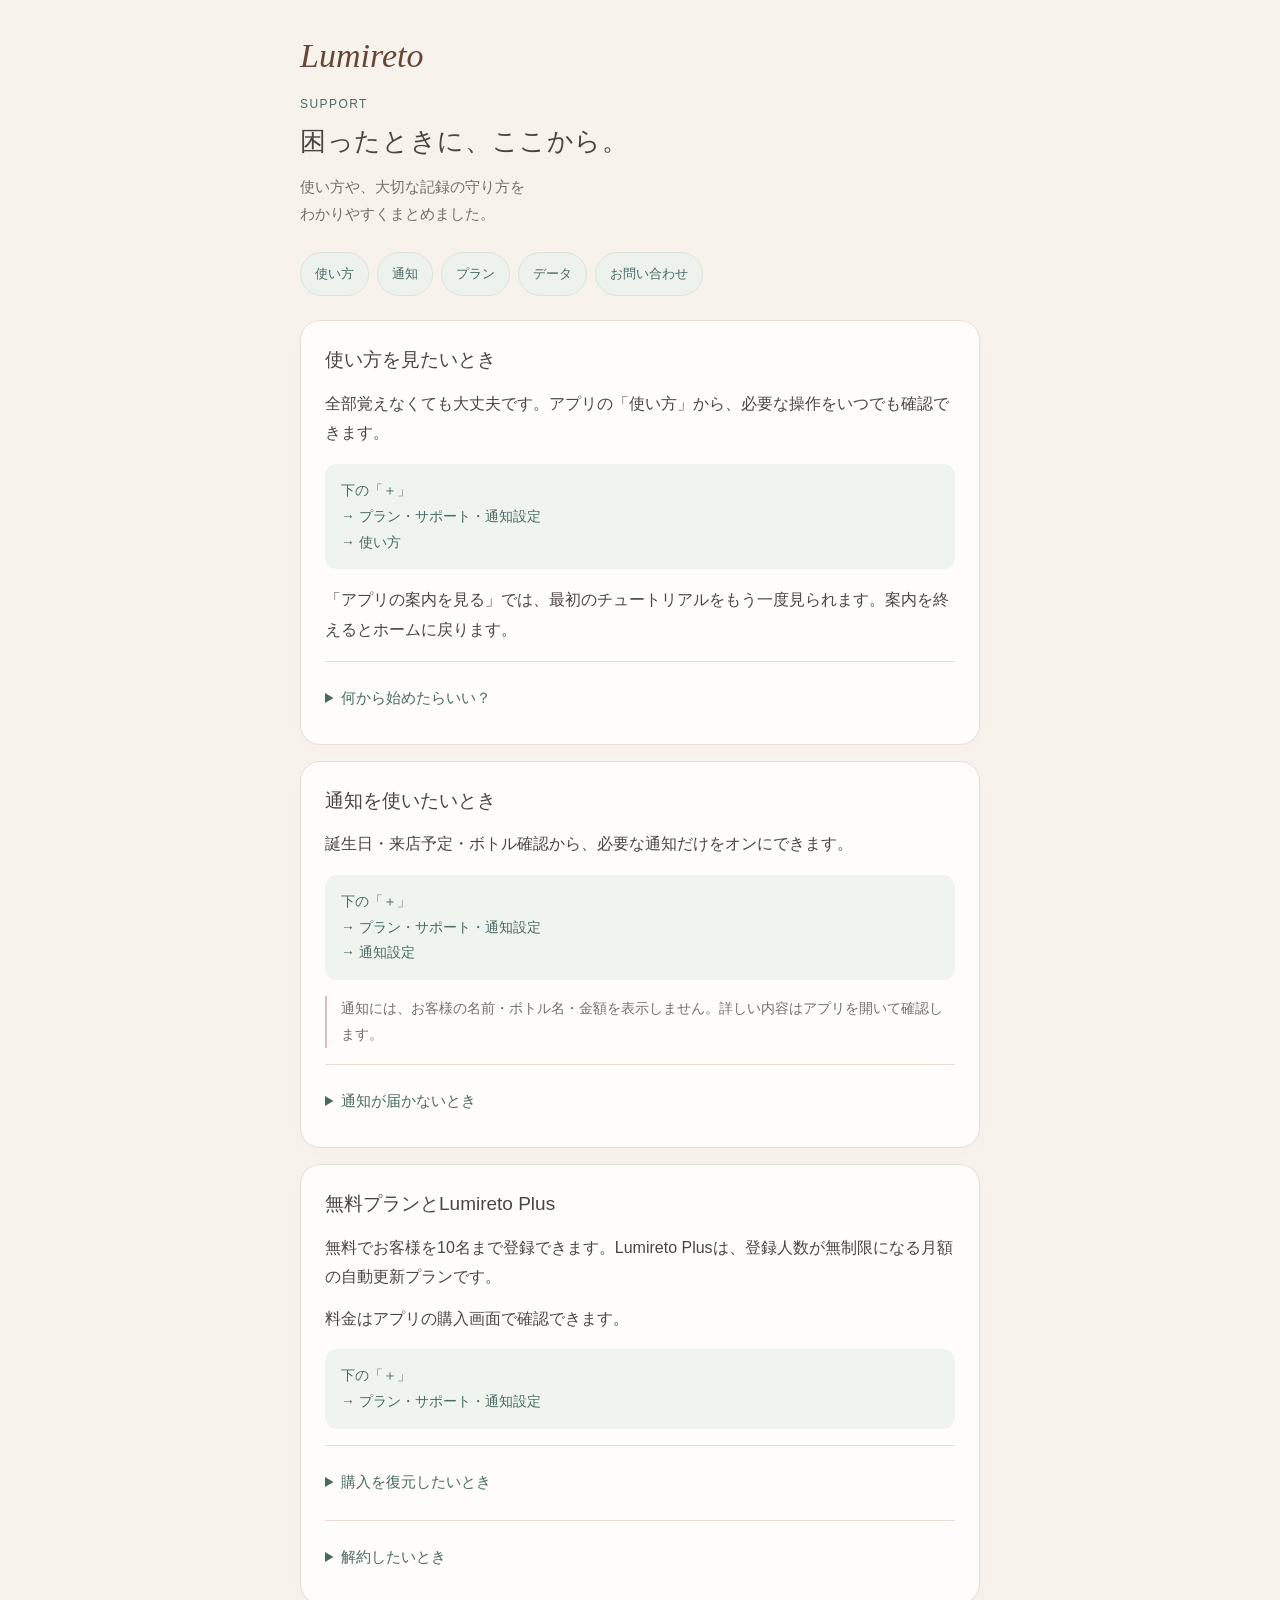
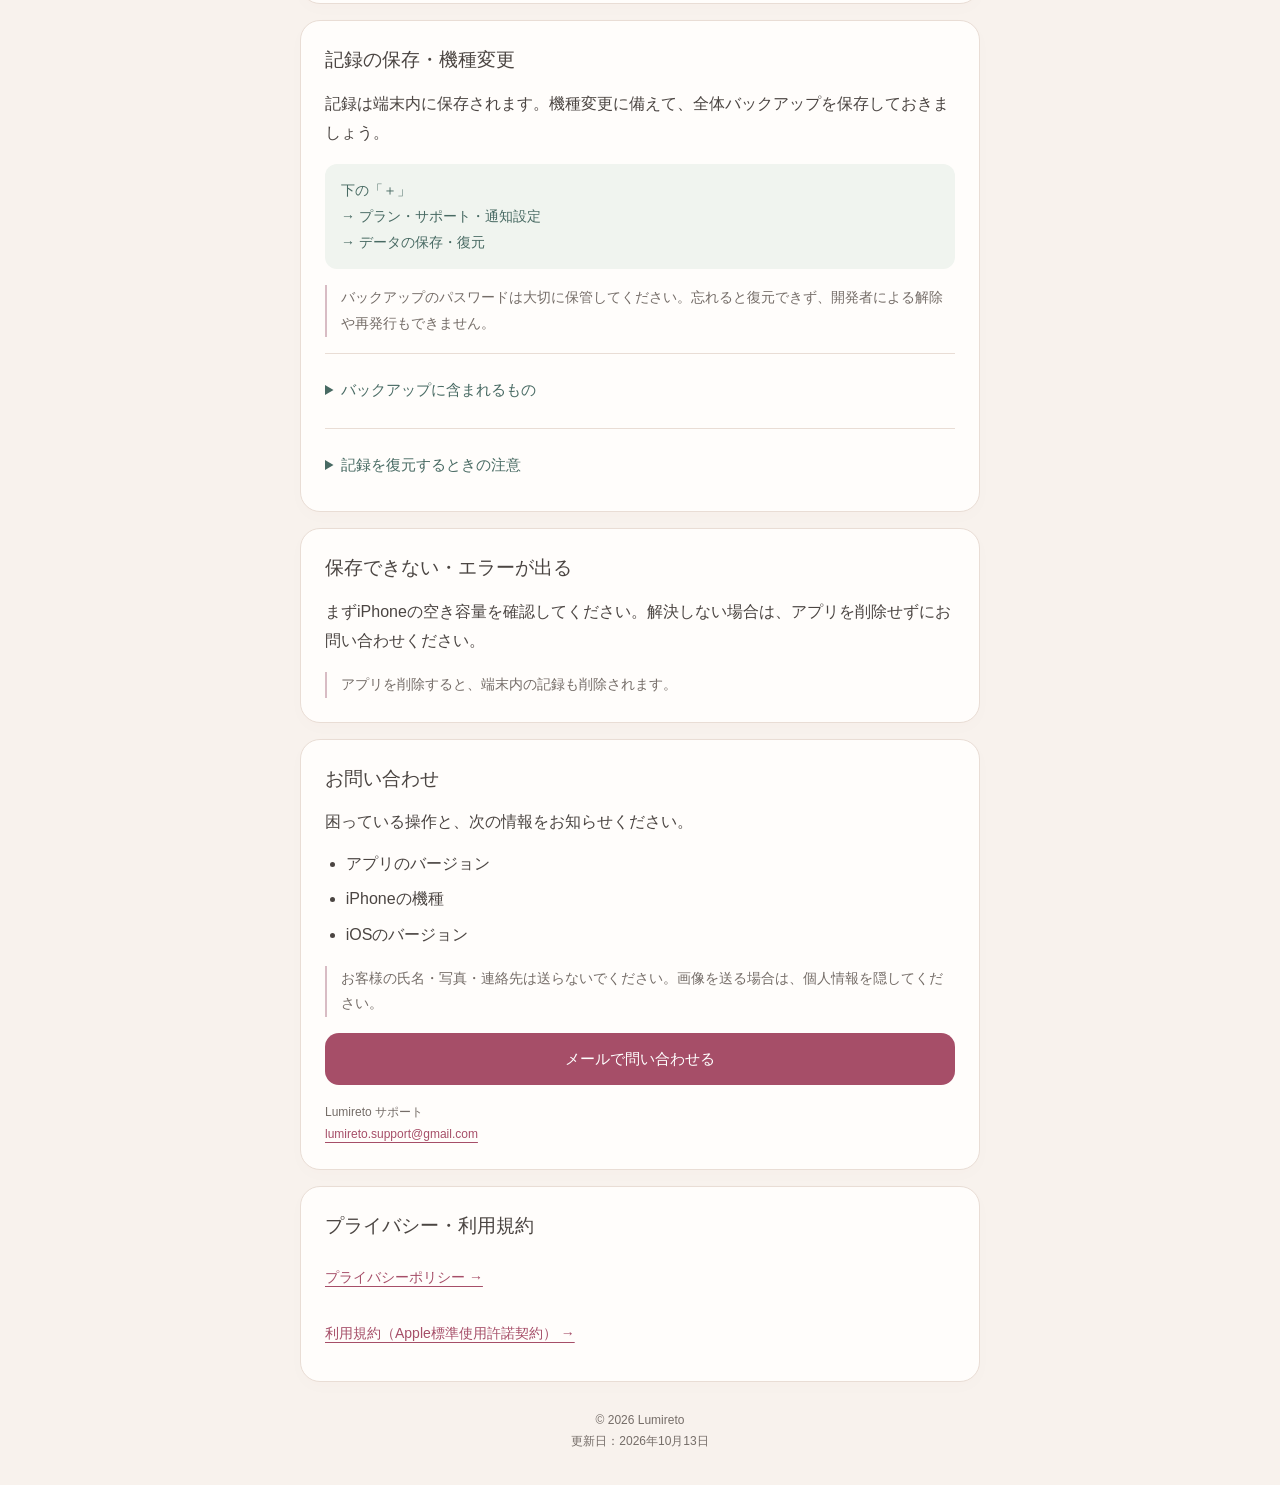
==== build3.html @ 78df367f "Update V4 support and privacy with compact expandable sections Add interpreter language preparation " ====
<!doctype html>
<html lang="ja">
<head><meta charset="utf-8"><meta name="viewport" content="width=device-width, initial-scale=1"><title>Lumireto サポート</title><meta name="description" content="Lumiretoの使い方、通知、購入の復元、バックアップとお問い合わせ。"><style>:root{color-scheme:light;--bg:#f8f2ed;--paper:#fffdfb;--ink:#4b4542;--muted:#756d68;--rose:#a64e68;--line:#e9ddd5;--teal:#486a63}
*{box-sizing:border-box}html{scroll-behavior:smooth;scroll-padding-top:20px}body{margin:0;background:var(--bg);color:var(--ink);font-family:-apple-system,BlinkMacSystemFont,"Hiragino Sans","Yu Gothic",sans-serif;font-size:16px;line-height:1.85;-webkit-text-size-adjust:100%}main{max-width:720px;margin:auto;padding:36px 20px calc(32px + env(safe-area-inset-bottom))}header{margin:0 0 24px}.brand{font-family:Georgia,serif;font-style:italic;font-weight:400;font-size:34px;line-height:1.2;color:#654735;margin:0 0 16px}.eyebrow{font-size:12px;letter-spacing:.12em;color:var(--teal);margin:0 0 8px}h1{font-size:26px;line-height:1.45;font-weight:500;letter-spacing:.025em;margin:0 0 12px}h2{font-size:19px;line-height:1.55;font-weight:500;margin:0 0 14px}p{margin:0 0 12px}p:last-child{margin-bottom:0}.lead{color:var(--muted);font-size:15px}.meta{color:var(--muted);font-size:12px;margin-top:16px}section{background:var(--paper);border:1px solid var(--line);border-radius:20px;padding:24px;margin:16px 0;box-shadow:0 5px 18px #65473504}a{color:var(--rose);text-underline-offset:4px;overflow-wrap:anywhere}a:focus-visible,summary:focus-visible{outline:3px solid var(--teal);outline-offset:4px}nav{display:flex;flex-wrap:wrap;gap:8px;margin:20px 0 24px}nav a{font-size:13px;text-decoration:none;color:var(--teal);background:#edf2ed;border:1px solid #dbe4dc;border-radius:999px;padding:8px 14px;min-height:44px;display:inline-flex;align-items:center}.path{font-size:14px;color:var(--teal);padding:14px 16px;background:#f0f4ef;border-radius:12px;margin:16px 0;overflow-wrap:anywhere}.note{font-size:14px;color:var(--muted);border-left:2px solid #d8bcc4;padding-left:14px;margin:16px 0}.contact{display:flex;justify-content:center;align-items:center;min-height:48px;border-radius:14px;background:var(--rose);color:#fff;padding:12px 18px;text-decoration:none;font-size:15px}details{border-top:1px solid var(--line);padding-top:14px;margin-top:16px}summary{cursor:pointer;color:var(--teal);font-size:15px;min-height:44px;padding:8px 0}details p{font-size:15px}ul{padding-left:1.3em;margin:12px 0}li{margin:6px 0}footer{color:var(--muted);font-size:12px;text-align:center;line-height:1.8;margin-top:28px}.back{font-size:14px;text-decoration:none;display:inline-block;min-height:44px;padding:10px 0}.links{display:grid;gap:10px}.links a{padding:10px 0;font-size:14px} @media(max-width:480px){main{padding-top:24px;padding-left:18px;padding-right:18px}section{padding:20px;border-radius:18px}h1{font-size:24px}.brand{font-size:30px}body{font-size:15px;line-height:1.9}h2{font-size:18px}}@media(prefers-reduced-motion:reduce){html{scroll-behavior:auto}}</style></head>
<body><main>
<header><p class="brand">Lumireto</p><p class="eyebrow">SUPPORT</p><h1>困ったときに、ここから。</h1><p class="lead">使い方や、大切な記録の守り方を<br>わかりやすくまとめました。</p></header>
<nav aria-label="ページ内の案内"><a href="#guide">使い方</a><a href="#notifications">通知</a><a href="#plan">プラン</a><a href="#backup">データ</a><a href="#contact">お問い合わせ</a></nav>
<section id="guide"><h2>使い方を見たいとき</h2><p>全部覚えなくても大丈夫です。アプリの「使い方」から、必要な操作をいつでも確認できます。</p><p class="path">下の「＋」<br>→ プラン・サポート・通知設定<br>→ 使い方</p><p>「アプリの案内を見る」では、最初のチュートリアルをもう一度見られます。案内を終えるとホームに戻ります。</p><details><summary>何から始めたらいい？</summary><p>まずは「＋」からお客様を追加しましょう。名前だけでも登録できます。好きな色や会話のメモは、分かったときに少しずつ足せます。</p><p>来店の記録や次の予定も「＋」から追加できます。プレゼントの候補は、お客様のプレゼント画面で好みや予算と一緒に残せます。</p></details></section>
<section id="notifications"><h2>通知を使いたいとき</h2><p>誕生日・来店予定・ボトル確認から、必要な通知だけをオンにできます。</p><p class="path">下の「＋」<br>→ プラン・サポート・通知設定<br>→ 通知設定</p><p class="note">通知には、お客様の名前・ボトル名・金額を表示しません。詳しい内容はアプリを開いて確認します。</p><details><summary>通知が届かないとき</summary><p>アプリ内の通知設定と、iPhoneの「設定」内にあるLumiretoの通知許可を確認してください。</p><p>誕生日や予定、ボトルの期限の日付も確認しましょう。集中モードなど、iPhoneの設定で通知が静かに届く場合もあります。</p></details></section>
<section id="plan"><h2>無料プランとLumireto Plus</h2><p>無料でお客様を10名まで登録できます。Lumireto Plusは、登録人数が無制限になる月額の自動更新プランです。</p><p>料金はアプリの購入画面で確認できます。</p><p class="path">下の「＋」<br>→ プラン・サポート・通知設定</p><details><summary>購入を復元したいとき</summary><p>購入時と同じApple Accountを使用し、プラン画面の「購入を復元」を押してください。</p><p>購入の復元で戻るのはPlusの利用権です。お客様の記録を戻すには、バックアップファイルからの復元が必要です。</p></details><details><summary>解約したいとき</summary><p>プラン画面の「サブスクリプションを管理」からAppleの設定を開けます。更新を止める場合は、期間終了の24時間前までに解約してください。</p><p>解約しても利用期間の終了まではPlusを使えます。終了後も登録済みのお客様の閲覧・編集・削除はできます。無料枠を超えている間、新しいお客様の追加にはPlusが必要です。</p></details></section>
<section id="backup"><h2>記録の保存・機種変更</h2><p>記録は端末内に保存されます。機種変更に備えて、全体バックアップを保存しておきましょう。</p><p class="path">下の「＋」<br>→ プラン・サポート・通知設定<br>→ データの保存・復元</p><p class="note">バックアップのパスワードは大切に保管してください。忘れると復元できず、開発者による解除や再発行もできません。</p><details><summary>バックアップに含まれるもの</summary><p>お客様・写真・来店・予定・ボトル・プレゼント・出勤・お給料・目標・相棒をまとめて保存します。全体バックアップはパスワードで暗号化されます。</p><p>購入状況は含まれません。Plusの利用権は「購入を復元」で確認します。</p><p>「相棒だけの保存・復元」のファイルにはお客様の情報は含まれず、このファイルは暗号化されません。</p></details><details><summary>記録を復元するときの注意</summary><p>復元すると、現在の記録がバックアップを保存した時点の内容に置き換わります。必要なら先に、現在の記録もバックアップしてください。</p><p>アプリ独自のクラウド同期や、開発者のサーバーへの記録の送信機能はありません。</p></details></section>
<section id="trouble"><h2>保存できない・エラーが出る</h2><p>まずiPhoneの空き容量を確認してください。解決しない場合は、アプリを削除せずにお問い合わせください。</p><p class="note">アプリを削除すると、端末内の記録も削除されます。</p></section>
<section id="contact"><h2>お問い合わせ</h2><p>困っている操作と、次の情報をお知らせください。</p><ul><li>アプリのバージョン</li><li>iPhoneの機種</li><li>iOSのバージョン</li></ul><p class="note">お客様の氏名・写真・連絡先は送らないでください。画像を送る場合は、個人情報を隠してください。</p><p><a class="contact" href="mailto:lumireto.support@gmail.com">メールで問い合わせる</a></p><p class="meta">Lumireto サポート<br><a href="mailto:lumireto.support@gmail.com">lumireto.support@gmail.com</a></p></section>
<section><h2>プライバシー・利用規約</h2><div class="links"><a href="privacy.html">プライバシーポリシー →</a><a href="https://www.apple.com/legal/internet-services/itunes/dev/stdeula/">利用規約（Apple標準使用許諾契約） →</a></div></section>
<footer>© 2026 Lumireto<br>更新日：2026年10月13日</footer>
</main></body></html>
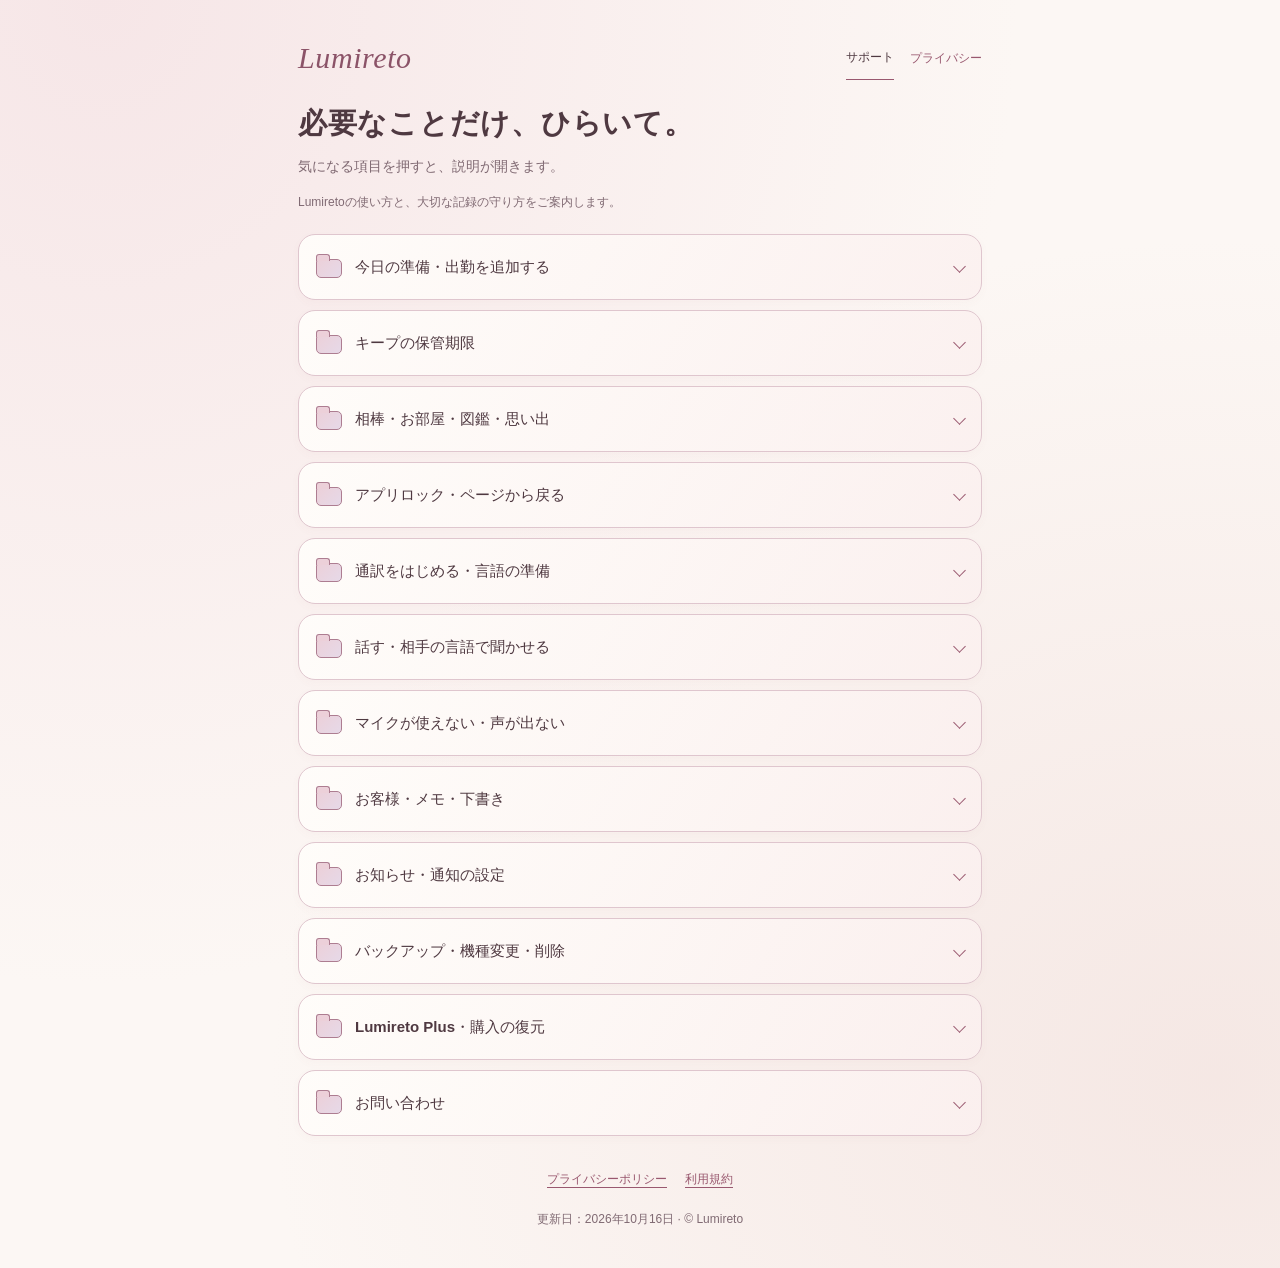
==== commit 604c97d5: "初公開に向けてサポートとプライバシーを整理 出勤・キープ・相棒・アプリロックの案内を追加。開発版の表記を外し、過去の案内URLは現在のページへ統合。" ====
--- a/build3.html
+++ b/build3.html
@@ -1,16 +1 @@
-<!doctype html>
-<html lang="ja">
-<head><meta charset="utf-8"><meta name="viewport" content="width=device-width, initial-scale=1"><title>Lumireto サポート</title><meta name="description" content="Lumiretoの使い方、通知、購入の復元、バックアップとお問い合わせ。"><style>:root{color-scheme:light;--bg:#f8f2ed;--paper:#fffdfb;--ink:#4b4542;--muted:#756d68;--rose:#a64e68;--line:#e9ddd5;--teal:#486a63}
-*{box-sizing:border-box}html{scroll-behavior:smooth;scroll-padding-top:20px}body{margin:0;background:var(--bg);color:var(--ink);font-family:-apple-system,BlinkMacSystemFont,"Hiragino Sans","Yu Gothic",sans-serif;font-size:16px;line-height:1.85;-webkit-text-size-adjust:100%}main{max-width:720px;margin:auto;padding:36px 20px calc(32px + env(safe-area-inset-bottom))}header{margin:0 0 24px}.brand{font-family:Georgia,serif;font-style:italic;font-weight:400;font-size:34px;line-height:1.2;color:#654735;margin:0 0 16px}.eyebrow{font-size:12px;letter-spacing:.12em;color:var(--teal);margin:0 0 8px}h1{font-size:26px;line-height:1.45;font-weight:500;letter-spacing:.025em;margin:0 0 12px}h2{font-size:19px;line-height:1.55;font-weight:500;margin:0 0 14px}p{margin:0 0 12px}p:last-child{margin-bottom:0}.lead{color:var(--muted);font-size:15px}.meta{color:var(--muted);font-size:12px;margin-top:16px}section{background:var(--paper);border:1px solid var(--line);border-radius:20px;padding:24px;margin:16px 0;box-shadow:0 5px 18px #65473504}a{color:var(--rose);text-underline-offset:4px;overflow-wrap:anywhere}a:focus-visible,summary:focus-visible{outline:3px solid var(--teal);outline-offset:4px}nav{display:flex;flex-wrap:wrap;gap:8px;margin:20px 0 24px}nav a{font-size:13px;text-decoration:none;color:var(--teal);background:#edf2ed;border:1px solid #dbe4dc;border-radius:999px;padding:8px 14px;min-height:44px;display:inline-flex;align-items:center}.path{font-size:14px;color:var(--teal);padding:14px 16px;background:#f0f4ef;border-radius:12px;margin:16px 0;overflow-wrap:anywhere}.note{font-size:14px;color:var(--muted);border-left:2px solid #d8bcc4;padding-left:14px;margin:16px 0}.contact{display:flex;justify-content:center;align-items:center;min-height:48px;border-radius:14px;background:var(--rose);color:#fff;padding:12px 18px;text-decoration:none;font-size:15px}details{border-top:1px solid var(--line);padding-top:14px;margin-top:16px}summary{cursor:pointer;color:var(--teal);font-size:15px;min-height:44px;padding:8px 0}details p{font-size:15px}ul{padding-left:1.3em;margin:12px 0}li{margin:6px 0}footer{color:var(--muted);font-size:12px;text-align:center;line-height:1.8;margin-top:28px}.back{font-size:14px;text-decoration:none;display:inline-block;min-height:44px;padding:10px 0}.links{display:grid;gap:10px}.links a{padding:10px 0;font-size:14px} @media(max-width:480px){main{padding-top:24px;padding-left:18px;padding-right:18px}section{padding:20px;border-radius:18px}h1{font-size:24px}.brand{font-size:30px}body{font-size:15px;line-height:1.9}h2{font-size:18px}}@media(prefers-reduced-motion:reduce){html{scroll-behavior:auto}}</style></head>
-<body><main>
-<header><p class="brand">Lumireto</p><p class="eyebrow">SUPPORT</p><h1>困ったときに、ここから。</h1><p class="lead">使い方や、大切な記録の守り方を<br>わかりやすくまとめました。</p></header>
-<nav aria-label="ページ内の案内"><a href="#guide">使い方</a><a href="#notifications">通知</a><a href="#plan">プラン</a><a href="#backup">データ</a><a href="#contact">お問い合わせ</a></nav>
-<section id="guide"><h2>使い方を見たいとき</h2><p>全部覚えなくても大丈夫です。アプリの「使い方」から、必要な操作をいつでも確認できます。</p><p class="path">下の「＋」<br>→ プラン・サポート・通知設定<br>→ 使い方</p><p>「アプリの案内を見る」では、最初のチュートリアルをもう一度見られます。案内を終えるとホームに戻ります。</p><details><summary>何から始めたらいい？</summary><p>まずは「＋」からお客様を追加しましょう。名前だけでも登録できます。好きな色や会話のメモは、分かったときに少しずつ足せます。</p><p>来店の記録や次の予定も「＋」から追加できます。プレゼントの候補は、お客様のプレゼント画面で好みや予算と一緒に残せます。</p></details></section>
-<section id="notifications"><h2>通知を使いたいとき</h2><p>誕生日・来店予定・ボトル確認から、必要な通知だけをオンにできます。</p><p class="path">下の「＋」<br>→ プラン・サポート・通知設定<br>→ 通知設定</p><p class="note">通知には、お客様の名前・ボトル名・金額を表示しません。詳しい内容はアプリを開いて確認します。</p><details><summary>通知が届かないとき</summary><p>アプリ内の通知設定と、iPhoneの「設定」内にあるLumiretoの通知許可を確認してください。</p><p>誕生日や予定、ボトルの期限の日付も確認しましょう。集中モードなど、iPhoneの設定で通知が静かに届く場合もあります。</p></details></section>
-<section id="plan"><h2>無料プランとLumireto Plus</h2><p>無料でお客様を10名まで登録できます。Lumireto Plusは、登録人数が無制限になる月額の自動更新プランです。</p><p>料金はアプリの購入画面で確認できます。</p><p class="path">下の「＋」<br>→ プラン・サポート・通知設定</p><details><summary>購入を復元したいとき</summary><p>購入時と同じApple Accountを使用し、プラン画面の「購入を復元」を押してください。</p><p>購入の復元で戻るのはPlusの利用権です。お客様の記録を戻すには、バックアップファイルからの復元が必要です。</p></details><details><summary>解約したいとき</summary><p>プラン画面の「サブスクリプションを管理」からAppleの設定を開けます。更新を止める場合は、期間終了の24時間前までに解約してください。</p><p>解約しても利用期間の終了まではPlusを使えます。終了後も登録済みのお客様の閲覧・編集・削除はできます。無料枠を超えている間、新しいお客様の追加にはPlusが必要です。</p></details></section>
-<section id="backup"><h2>記録の保存・機種変更</h2><p>記録は端末内に保存されます。機種変更に備えて、全体バックアップを保存しておきましょう。</p><p class="path">下の「＋」<br>→ プラン・サポート・通知設定<br>→ データの保存・復元</p><p class="note">バックアップのパスワードは大切に保管してください。忘れると復元できず、開発者による解除や再発行もできません。</p><details><summary>バックアップに含まれるもの</summary><p>お客様・写真・来店・予定・ボトル・プレゼント・出勤・お給料・目標・相棒をまとめて保存します。全体バックアップはパスワードで暗号化されます。</p><p>購入状況は含まれません。Plusの利用権は「購入を復元」で確認します。</p><p>「相棒だけの保存・復元」のファイルにはお客様の情報は含まれず、このファイルは暗号化されません。</p></details><details><summary>記録を復元するときの注意</summary><p>復元すると、現在の記録がバックアップを保存した時点の内容に置き換わります。必要なら先に、現在の記録もバックアップしてください。</p><p>アプリ独自のクラウド同期や、開発者のサーバーへの記録の送信機能はありません。</p></details></section>
-<section id="trouble"><h2>保存できない・エラーが出る</h2><p>まずiPhoneの空き容量を確認してください。解決しない場合は、アプリを削除せずにお問い合わせください。</p><p class="note">アプリを削除すると、端末内の記録も削除されます。</p></section>
-<section id="contact"><h2>お問い合わせ</h2><p>困っている操作と、次の情報をお知らせください。</p><ul><li>アプリのバージョン</li><li>iPhoneの機種</li><li>iOSのバージョン</li></ul><p class="note">お客様の氏名・写真・連絡先は送らないでください。画像を送る場合は、個人情報を隠してください。</p><p><a class="contact" href="mailto:lumireto.support@gmail.com">メールで問い合わせる</a></p><p class="meta">Lumireto サポート<br><a href="mailto:lumireto.support@gmail.com">lumireto.support@gmail.com</a></p></section>
-<section><h2>プライバシー・利用規約</h2><div class="links"><a href="privacy.html">プライバシーポリシー →</a><a href="https://www.apple.com/legal/internet-services/itunes/dev/stdeula/">利用規約（Apple標準使用許諾契約） →</a></div></section>
-<footer>© 2026 Lumireto<br>更新日：2026年10月13日</footer>
-</main></body></html>
+<!doctype html><html lang="ja"><head><meta charset="utf-8"><meta name="viewport" content="width=device-width,initial-scale=1"><meta http-equiv="refresh" content="0;url=./"><link rel="canonical" href="./"><title>サポート | Lumireto</title></head><body><p><a href="./">サポートへ進む</a></p></body></html>
